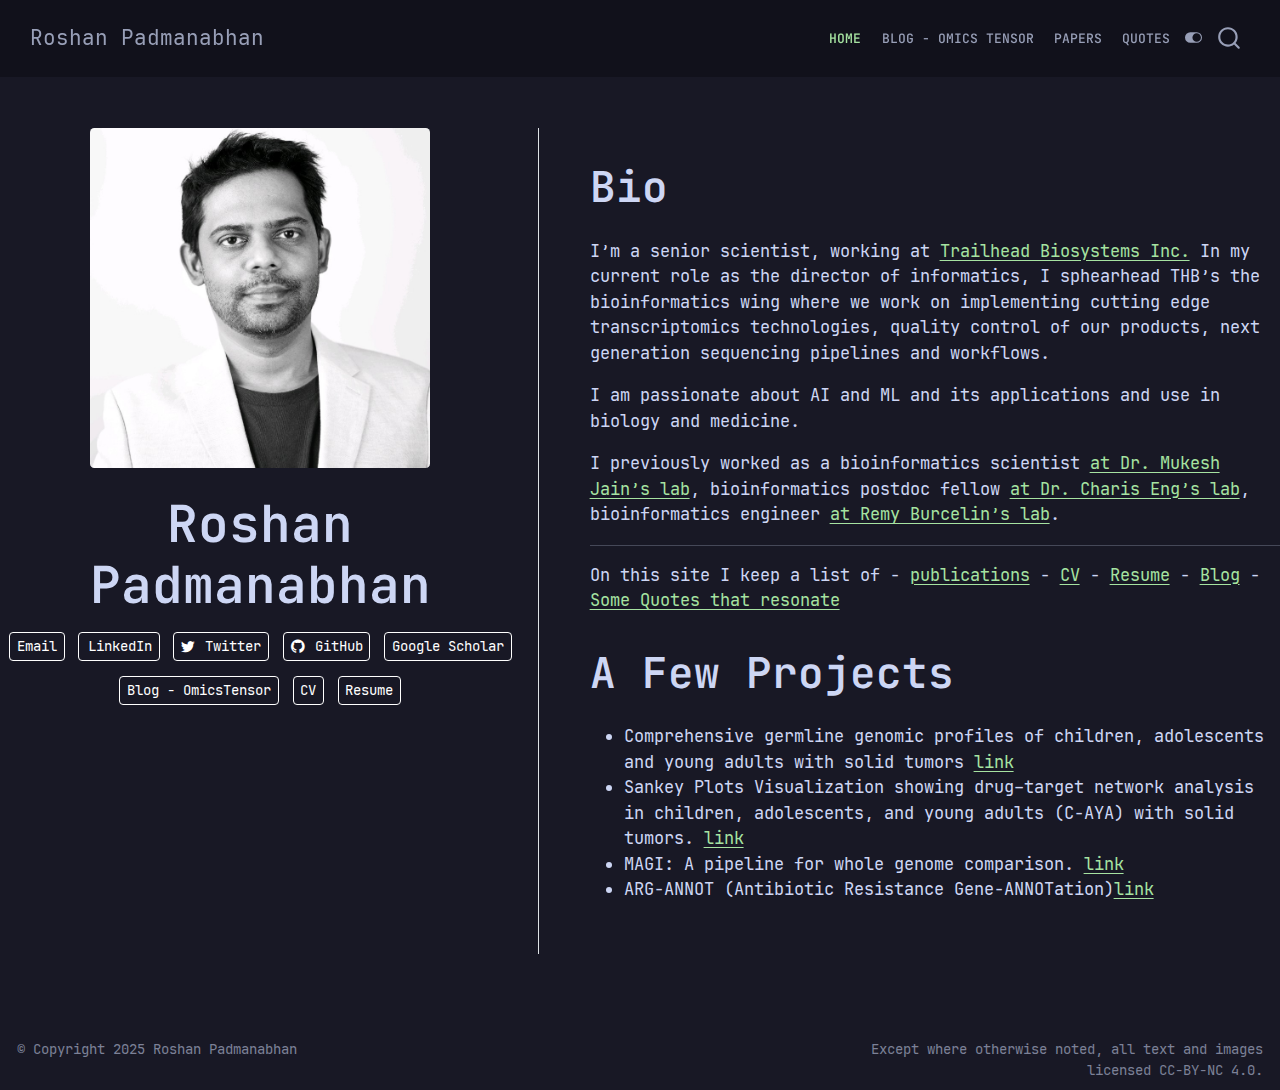
==== docs/index.html @ 061318c7 "Publish site to docs/" ====
<!DOCTYPE html>
<html xmlns="http://www.w3.org/1999/xhtml" lang="en" xml:lang="en"><head>

<meta charset="utf-8">
<meta name="generator" content="quarto-1.6.42">

<meta name="viewport" content="width=device-width, initial-scale=1.0, user-scalable=yes">


<title>Roshan Padmanabhan</title>
<style>
code{white-space: pre-wrap;}
span.smallcaps{font-variant: small-caps;}
div.columns{display: flex; gap: min(4vw, 1.5em);}
div.column{flex: auto; overflow-x: auto;}
div.hanging-indent{margin-left: 1.5em; text-indent: -1.5em;}
ul.task-list{list-style: none;}
ul.task-list li input[type="checkbox"] {
  width: 0.8em;
  margin: 0 0.8em 0.2em -1em; /* quarto-specific, see https://github.com/quarto-dev/quarto-cli/issues/4556 */ 
  vertical-align: middle;
}
</style>


<script src="site_libs/quarto-nav/quarto-nav.js"></script>
<script src="site_libs/quarto-nav/headroom.min.js"></script>
<script src="site_libs/clipboard/clipboard.min.js"></script>
<script src="site_libs/quarto-search/autocomplete.umd.js"></script>
<script src="site_libs/quarto-search/fuse.min.js"></script>
<script src="site_libs/quarto-search/quarto-search.js"></script>
<meta name="quarto:offset" content="./">
<script src="site_libs/quarto-html/quarto.js"></script>
<script src="site_libs/quarto-html/popper.min.js"></script>
<script src="site_libs/quarto-html/tippy.umd.min.js"></script>
<link href="site_libs/quarto-html/tippy.css" rel="stylesheet">
<link href="site_libs/quarto-html/quarto-syntax-highlighting-2f5df379a58b258e96c21c0638c20c03.css" rel="stylesheet" class="quarto-color-scheme" id="quarto-text-highlighting-styles">
<link href="site_libs/quarto-html/quarto-syntax-highlighting-dark-b53751a350365c71b6c909e95f209ed1.css" rel="stylesheet" class="quarto-color-scheme quarto-color-alternate" id="quarto-text-highlighting-styles">
<script src="site_libs/bootstrap/bootstrap.min.js"></script>
<link href="site_libs/bootstrap/bootstrap-icons.css" rel="stylesheet">
<link href="site_libs/bootstrap/bootstrap-7ad6542725e80d1433b1f8ee26c2a1fc.min.css" rel="stylesheet" append-hash="true" class="quarto-color-scheme" id="quarto-bootstrap" data-mode="light">
<link href="site_libs/bootstrap/bootstrap-dark-cda414377e7df8fec36b23a6a3019665.min.css" rel="stylesheet" append-hash="true" class="quarto-color-scheme quarto-color-alternate" id="quarto-bootstrap" data-mode="dark">
<script id="quarto-search-options" type="application/json">{
  "location": "navbar",
  "copy-button": false,
  "collapse-after": 3,
  "panel-placement": "end",
  "type": "overlay",
  "limit": 50,
  "keyboard-shortcut": [
    "f",
    "/",
    "s"
  ],
  "show-item-context": false,
  "language": {
    "search-no-results-text": "No results",
    "search-matching-documents-text": "matching documents",
    "search-copy-link-title": "Copy link to search",
    "search-hide-matches-text": "Hide additional matches",
    "search-more-match-text": "more match in this document",
    "search-more-matches-text": "more matches in this document",
    "search-clear-button-title": "Clear",
    "search-text-placeholder": "",
    "search-detached-cancel-button-title": "Cancel",
    "search-submit-button-title": "Submit",
    "search-label": "Search"
  }
}</script>


<link rel="stylesheet" href="styles.css">
<meta property="og:title" content="Roshan Padmanabhan">
<meta property="og:image" content="rosaak.github.io/avatar.jpg">
<meta property="og:site_name" content="Roshan Padmanabhan">
<meta property="og:locale" content="en_US">
<meta name="twitter:title" content="Roshan Padmanabhan">
<meta name="twitter:image" content="rosaak.github.io/avatar.jpg">
<meta name="twitter:creator" content="@roshan_818">
<meta name="twitter:card" content="summary_large_image">
</head>

<body class="nav-fixed fullcontent">

<div id="quarto-search-results"></div>
  <header id="quarto-header" class="headroom fixed-top">
    <nav class="navbar navbar-expand-lg " data-bs-theme="dark">
      <div class="navbar-container container-fluid">
      <div class="navbar-brand-container mx-auto">
    <a class="navbar-brand" href="./index.html">
    <span class="navbar-title">Roshan Padmanabhan</span>
    </a>
  </div>
            <div id="quarto-search" class="" title="Search"></div>
          <button class="navbar-toggler" type="button" data-bs-toggle="collapse" data-bs-target="#navbarCollapse" aria-controls="navbarCollapse" role="menu" aria-expanded="false" aria-label="Toggle navigation" onclick="if (window.quartoToggleHeadroom) { window.quartoToggleHeadroom(); }">
  <span class="navbar-toggler-icon"></span>
</button>
          <div class="collapse navbar-collapse" id="navbarCollapse">
            <ul class="navbar-nav navbar-nav-scroll ms-auto">
  <li class="nav-item">
    <a class="nav-link active" href="./index.html" aria-current="page"> 
<span class="menu-text">Home</span></a>
  </li>  
  <li class="nav-item">
    <a class="nav-link" href="./blog.html"> 
<span class="menu-text">Blog - Omics Tensor</span></a>
  </li>  
  <li class="nav-item">
    <a class="nav-link" href="./papers"> 
<span class="menu-text">Papers</span></a>
  </li>  
  <li class="nav-item">
    <a class="nav-link" href="./quotes"> 
<span class="menu-text">Quotes</span></a>
  </li>  
</ul>
          </div> <!-- /navcollapse -->
            <div class="quarto-navbar-tools">
  <a href="" class="quarto-color-scheme-toggle quarto-navigation-tool  px-1" onclick="window.quartoToggleColorScheme(); return false;" title="Toggle dark mode"><i class="bi"></i></a>
</div>
      </div> <!-- /container-fluid -->
    </nav>
</header>
<!-- content -->
<div id="quarto-content" class="quarto-container page-columns page-rows-contents page-layout-article page-navbar">
<!-- sidebar -->
<!-- margin-sidebar -->
    
<!-- main -->
<div class="quarto-about-trestles page-columns page-full">
  <div class="about-entity">
    <img src="avatar.jpg" class="about-image
  rounded " style="width: 20em;">
<header id="title-block-header" class="quarto-title-block default">
<div class="quarto-title">
<h1 class="title">Roshan Padmanabhan</h1>
</div>
<div class="quarto-title-meta">
  </div>
</header>
    <div class="about-links">
  <a href="mailto:rosaak@gmail.com" class="about-link" rel="" target="">
     <span class="about-link-text">Email</span>
  </a>
  <a href="https://linkedin.com/in/rxp79" class="about-link" rel="" target="">
    <i class="bi bi-linkedIn"></i>
     <span class="about-link-text">LinkedIn</span>
  </a>
  <a href="https://x.com/roshan_818" class="about-link" rel="" target="">
    <i class="bi bi-twitter"></i>
     <span class="about-link-text">Twitter</span>
  </a>
  <a href="https://github.com/rosaak" class="about-link" rel="" target="">
    <i class="bi bi-github"></i>
     <span class="about-link-text">GitHub</span>
  </a>
  <a href="https://scholar.google.com/citations?user=LBXc5h0AAAAJ&amp;hl" class="about-link" rel="" target="">
     <span class="about-link-text">Google Scholar</span>
  </a>
  <a href="/blog.html" class="about-link" rel="" target="">
     <span class="about-link-text">Blog - OmicsTensor</span>
  </a>
  <a href="/cv.pdf" class="about-link" rel="" target="">
     <span class="about-link-text">CV</span>
  </a>
  <a href="/resume_2025.pdf" class="about-link" rel="" target="">
     <span class="about-link-text">Resume</span>
  </a>
</div>
  </div>
  <div class="about-contents page-columns page-full"><main class="content page-columns page-full" id="quarto-document-content">
<div class="column-page">
<section id="bio" class="level2">
<h2 data-anchor-id="bio">Bio</h2>
<p>I’m a senior scientist, working at <a href="https://trailbio.com">Trailhead Biosystems Inc.</a> In my current role as the director of informatics, I sphearhead THB’s the bioinformatics wing where we work on implementing cutting edge transcriptomics technologies, quality control of our products, next generation sequencing pipelines and workflows.</p>
<p>I am passionate about AI and ML and its applications and use in biology and medicine.</p>
<p>I previously worked as a bioinformatics scientist <a href="https://biomedical.brown.edu/people/mukesh-k-jain-md">at Dr.&nbsp;Mukesh Jain’s lab</a>, bioinformatics postdoc fellow <a href="https://www.lerner.ccf.org/genomic-medicine/eng/#lab-investigator">at Dr.&nbsp;Charis Eng’s lab</a>, bioinformatics engineer <a href="https://www.i2mc.inserm.fr/personne/remy-burcelin/">at Remy Burcelin’s lab</a>.</p>
<hr>
<p>On this site I keep a list of - <a href="papers">publications</a> - <a href="cv.pdf">CV</a> - <a href="resume_2025.pdf">Resume</a> - <a href="blog.html">Blog</a> - <a href="quotes.html">Some Quotes that resonate</a></p>
</section>
<section id="a-few-projects" class="level2">
<h2 data-anchor-id="a-few-projects">A Few Projects</h2>
<ul>
<li>Comprehensive germline genomic profiles of children, adolescents and young adults with solid tumors <a href="https://github.com/rosaak/germline_caya_solidtumor_analysis">link</a></li>
<li>Sankey Plots Visualization showing drug–target network analysis in children, adolescents, and young adults (C-AYA) with solid tumors. <a href="https://github.com/rosaak/CAYA_Sankey_Daigrams">link</a></li>
<li>MAGI: A pipeline for whole genome comparison. <a href="https://github.com/rosaak/magi/wiki">link</a></li>
<li>ARG-ANNOT (Antibiotic Resistance Gene-ANNOTation)<a href="https://www.mediterranee-infection.com/acces-ressources/base-de-donnees/arg-annot-2/">link</a></li>
</ul>
</section>
</div>
<p><link rel="me" href="https://pages.github.com/rosaak/omics-tensor"></p>


</main></div>
</div>
 <!-- /main -->
<script id="quarto-html-after-body" type="application/javascript">
window.document.addEventListener("DOMContentLoaded", function (event) {
  const toggleBodyColorMode = (bsSheetEl) => {
    const mode = bsSheetEl.getAttribute("data-mode");
    const bodyEl = window.document.querySelector("body");
    if (mode === "dark") {
      bodyEl.classList.add("quarto-dark");
      bodyEl.classList.remove("quarto-light");
    } else {
      bodyEl.classList.add("quarto-light");
      bodyEl.classList.remove("quarto-dark");
    }
  }
  const toggleBodyColorPrimary = () => {
    const bsSheetEl = window.document.querySelector("link#quarto-bootstrap");
    if (bsSheetEl) {
      toggleBodyColorMode(bsSheetEl);
    }
  }
  toggleBodyColorPrimary();  
  const disableStylesheet = (stylesheets) => {
    for (let i=0; i < stylesheets.length; i++) {
      const stylesheet = stylesheets[i];
      stylesheet.rel = 'prefetch';
    }
  }
  const enableStylesheet = (stylesheets) => {
    for (let i=0; i < stylesheets.length; i++) {
      const stylesheet = stylesheets[i];
      stylesheet.rel = 'stylesheet';
    }
  }
  const manageTransitions = (selector, allowTransitions) => {
    const els = window.document.querySelectorAll(selector);
    for (let i=0; i < els.length; i++) {
      const el = els[i];
      if (allowTransitions) {
        el.classList.remove('notransition');
      } else {
        el.classList.add('notransition');
      }
    }
  }
  const toggleGiscusIfUsed = (isAlternate, darkModeDefault) => {
    const baseTheme = document.querySelector('#giscus-base-theme')?.value ?? 'light';
    const alternateTheme = document.querySelector('#giscus-alt-theme')?.value ?? 'dark';
    let newTheme = '';
    if(darkModeDefault) {
      newTheme = isAlternate ? baseTheme : alternateTheme;
    } else {
      newTheme = isAlternate ? alternateTheme : baseTheme;
    }
    const changeGiscusTheme = () => {
      // From: https://github.com/giscus/giscus/issues/336
      const sendMessage = (message) => {
        const iframe = document.querySelector('iframe.giscus-frame');
        if (!iframe) return;
        iframe.contentWindow.postMessage({ giscus: message }, 'https://giscus.app');
      }
      sendMessage({
        setConfig: {
          theme: newTheme
        }
      });
    }
    const isGiscussLoaded = window.document.querySelector('iframe.giscus-frame') !== null;
    if (isGiscussLoaded) {
      changeGiscusTheme();
    }
  }
  const toggleColorMode = (alternate) => {
    // Switch the stylesheets
    const alternateStylesheets = window.document.querySelectorAll('link.quarto-color-scheme.quarto-color-alternate');
    manageTransitions('#quarto-margin-sidebar .nav-link', false);
    if (alternate) {
      enableStylesheet(alternateStylesheets);
      for (const sheetNode of alternateStylesheets) {
        if (sheetNode.id === "quarto-bootstrap") {
          toggleBodyColorMode(sheetNode);
        }
      }
    } else {
      disableStylesheet(alternateStylesheets);
      toggleBodyColorPrimary();
    }
    manageTransitions('#quarto-margin-sidebar .nav-link', true);
    // Switch the toggles
    const toggles = window.document.querySelectorAll('.quarto-color-scheme-toggle');
    for (let i=0; i < toggles.length; i++) {
      const toggle = toggles[i];
      if (toggle) {
        if (alternate) {
          toggle.classList.add("alternate");     
        } else {
          toggle.classList.remove("alternate");
        }
      }
    }
    // Hack to workaround the fact that safari doesn't
    // properly recolor the scrollbar when toggling (#1455)
    if (navigator.userAgent.indexOf('Safari') > 0 && navigator.userAgent.indexOf('Chrome') == -1) {
      manageTransitions("body", false);
      window.scrollTo(0, 1);
      setTimeout(() => {
        window.scrollTo(0, 0);
        manageTransitions("body", true);
      }, 40);  
    }
  }
  const isFileUrl = () => { 
    return window.location.protocol === 'file:';
  }
  const hasAlternateSentinel = () => {  
    let styleSentinel = getColorSchemeSentinel();
    if (styleSentinel !== null) {
      return styleSentinel === "alternate";
    } else {
      return false;
    }
  }
  const setStyleSentinel = (alternate) => {
    const value = alternate ? "alternate" : "default";
    if (!isFileUrl()) {
      window.localStorage.setItem("quarto-color-scheme", value);
    } else {
      localAlternateSentinel = value;
    }
  }
  const getColorSchemeSentinel = () => {
    if (!isFileUrl()) {
      const storageValue = window.localStorage.getItem("quarto-color-scheme");
      return storageValue != null ? storageValue : localAlternateSentinel;
    } else {
      return localAlternateSentinel;
    }
  }
  const darkModeDefault = true;
  let localAlternateSentinel = darkModeDefault ? 'alternate' : 'default';
  // Dark / light mode switch
  window.quartoToggleColorScheme = () => {
    // Read the current dark / light value 
    let toAlternate = !hasAlternateSentinel();
    toggleColorMode(toAlternate);
    setStyleSentinel(toAlternate);
    toggleGiscusIfUsed(toAlternate, darkModeDefault);
  };
  // Ensure there is a toggle, if there isn't float one in the top right
  if (window.document.querySelector('.quarto-color-scheme-toggle') === null) {
    const a = window.document.createElement('a');
    a.classList.add('top-right');
    a.classList.add('quarto-color-scheme-toggle');
    a.href = "";
    a.onclick = function() { try { window.quartoToggleColorScheme(); } catch {} return false; };
    const i = window.document.createElement("i");
    i.classList.add('bi');
    a.appendChild(i);
    window.document.body.appendChild(a);
  }
  // Switch to dark mode if need be
  if (hasAlternateSentinel()) {
    toggleColorMode(true);
  } else {
    toggleColorMode(false);
  }
  const isCodeAnnotation = (el) => {
    for (const clz of el.classList) {
      if (clz.startsWith('code-annotation-')) {                     
        return true;
      }
    }
    return false;
  }
  const onCopySuccess = function(e) {
    // button target
    const button = e.trigger;
    // don't keep focus
    button.blur();
    // flash "checked"
    button.classList.add('code-copy-button-checked');
    var currentTitle = button.getAttribute("title");
    button.setAttribute("title", "Copied!");
    let tooltip;
    if (window.bootstrap) {
      button.setAttribute("data-bs-toggle", "tooltip");
      button.setAttribute("data-bs-placement", "left");
      button.setAttribute("data-bs-title", "Copied!");
      tooltip = new bootstrap.Tooltip(button, 
        { trigger: "manual", 
          customClass: "code-copy-button-tooltip",
          offset: [0, -8]});
      tooltip.show();    
    }
    setTimeout(function() {
      if (tooltip) {
        tooltip.hide();
        button.removeAttribute("data-bs-title");
        button.removeAttribute("data-bs-toggle");
        button.removeAttribute("data-bs-placement");
      }
      button.setAttribute("title", currentTitle);
      button.classList.remove('code-copy-button-checked');
    }, 1000);
    // clear code selection
    e.clearSelection();
  }
  const getTextToCopy = function(trigger) {
      const codeEl = trigger.previousElementSibling.cloneNode(true);
      for (const childEl of codeEl.children) {
        if (isCodeAnnotation(childEl)) {
          childEl.remove();
        }
      }
      return codeEl.innerText;
  }
  const clipboard = new window.ClipboardJS('.code-copy-button:not([data-in-quarto-modal])', {
    text: getTextToCopy
  });
  clipboard.on('success', onCopySuccess);
  if (window.document.getElementById('quarto-embedded-source-code-modal')) {
    const clipboardModal = new window.ClipboardJS('.code-copy-button[data-in-quarto-modal]', {
      text: getTextToCopy,
      container: window.document.getElementById('quarto-embedded-source-code-modal')
    });
    clipboardModal.on('success', onCopySuccess);
  }
    var localhostRegex = new RegExp(/^(?:http|https):\/\/localhost\:?[0-9]*\//);
    var mailtoRegex = new RegExp(/^mailto:/);
      var filterRegex = new RegExp("rosaak\.github\.io");
    var isInternal = (href) => {
        return filterRegex.test(href) || localhostRegex.test(href) || mailtoRegex.test(href);
    }
    // Inspect non-navigation links and adorn them if external
 	var links = window.document.querySelectorAll('a[href]:not(.nav-link):not(.navbar-brand):not(.toc-action):not(.sidebar-link):not(.sidebar-item-toggle):not(.pagination-link):not(.no-external):not([aria-hidden]):not(.dropdown-item):not(.quarto-navigation-tool):not(.about-link)');
    for (var i=0; i<links.length; i++) {
      const link = links[i];
      if (!isInternal(link.href)) {
        // undo the damage that might have been done by quarto-nav.js in the case of
        // links that we want to consider external
        if (link.dataset.originalHref !== undefined) {
          link.href = link.dataset.originalHref;
        }
      }
    }
  function tippyHover(el, contentFn, onTriggerFn, onUntriggerFn) {
    const config = {
      allowHTML: true,
      maxWidth: 500,
      delay: 100,
      arrow: false,
      appendTo: function(el) {
          return el.parentElement;
      },
      interactive: true,
      interactiveBorder: 10,
      theme: 'quarto',
      placement: 'bottom-start',
    };
    if (contentFn) {
      config.content = contentFn;
    }
    if (onTriggerFn) {
      config.onTrigger = onTriggerFn;
    }
    if (onUntriggerFn) {
      config.onUntrigger = onUntriggerFn;
    }
    window.tippy(el, config); 
  }
  const noterefs = window.document.querySelectorAll('a[role="doc-noteref"]');
  for (var i=0; i<noterefs.length; i++) {
    const ref = noterefs[i];
    tippyHover(ref, function() {
      // use id or data attribute instead here
      let href = ref.getAttribute('data-footnote-href') || ref.getAttribute('href');
      try { href = new URL(href).hash; } catch {}
      const id = href.replace(/^#\/?/, "");
      const note = window.document.getElementById(id);
      if (note) {
        return note.innerHTML;
      } else {
        return "";
      }
    });
  }
  const xrefs = window.document.querySelectorAll('a.quarto-xref');
  const processXRef = (id, note) => {
    // Strip column container classes
    const stripColumnClz = (el) => {
      el.classList.remove("page-full", "page-columns");
      if (el.children) {
        for (const child of el.children) {
          stripColumnClz(child);
        }
      }
    }
    stripColumnClz(note)
    if (id === null || id.startsWith('sec-')) {
      // Special case sections, only their first couple elements
      const container = document.createElement("div");
      if (note.children && note.children.length > 2) {
        container.appendChild(note.children[0].cloneNode(true));
        for (let i = 1; i < note.children.length; i++) {
          const child = note.children[i];
          if (child.tagName === "P" && child.innerText === "") {
            continue;
          } else {
            container.appendChild(child.cloneNode(true));
            break;
          }
        }
        if (window.Quarto?.typesetMath) {
          window.Quarto.typesetMath(container);
        }
        return container.innerHTML
      } else {
        if (window.Quarto?.typesetMath) {
          window.Quarto.typesetMath(note);
        }
        return note.innerHTML;
      }
    } else {
      // Remove any anchor links if they are present
      const anchorLink = note.querySelector('a.anchorjs-link');
      if (anchorLink) {
        anchorLink.remove();
      }
      if (window.Quarto?.typesetMath) {
        window.Quarto.typesetMath(note);
      }
      if (note.classList.contains("callout")) {
        return note.outerHTML;
      } else {
        return note.innerHTML;
      }
    }
  }
  for (var i=0; i<xrefs.length; i++) {
    const xref = xrefs[i];
    tippyHover(xref, undefined, function(instance) {
      instance.disable();
      let url = xref.getAttribute('href');
      let hash = undefined; 
      if (url.startsWith('#')) {
        hash = url;
      } else {
        try { hash = new URL(url).hash; } catch {}
      }
      if (hash) {
        const id = hash.replace(/^#\/?/, "");
        const note = window.document.getElementById(id);
        if (note !== null) {
          try {
            const html = processXRef(id, note.cloneNode(true));
            instance.setContent(html);
          } finally {
            instance.enable();
            instance.show();
          }
        } else {
          // See if we can fetch this
          fetch(url.split('#')[0])
          .then(res => res.text())
          .then(html => {
            const parser = new DOMParser();
            const htmlDoc = parser.parseFromString(html, "text/html");
            const note = htmlDoc.getElementById(id);
            if (note !== null) {
              const html = processXRef(id, note);
              instance.setContent(html);
            } 
          }).finally(() => {
            instance.enable();
            instance.show();
          });
        }
      } else {
        // See if we can fetch a full url (with no hash to target)
        // This is a special case and we should probably do some content thinning / targeting
        fetch(url)
        .then(res => res.text())
        .then(html => {
          const parser = new DOMParser();
          const htmlDoc = parser.parseFromString(html, "text/html");
          const note = htmlDoc.querySelector('main.content');
          if (note !== null) {
            // This should only happen for chapter cross references
            // (since there is no id in the URL)
            // remove the first header
            if (note.children.length > 0 && note.children[0].tagName === "HEADER") {
              note.children[0].remove();
            }
            const html = processXRef(null, note);
            instance.setContent(html);
          } 
        }).finally(() => {
          instance.enable();
          instance.show();
        });
      }
    }, function(instance) {
    });
  }
      let selectedAnnoteEl;
      const selectorForAnnotation = ( cell, annotation) => {
        let cellAttr = 'data-code-cell="' + cell + '"';
        let lineAttr = 'data-code-annotation="' +  annotation + '"';
        const selector = 'span[' + cellAttr + '][' + lineAttr + ']';
        return selector;
      }
      const selectCodeLines = (annoteEl) => {
        const doc = window.document;
        const targetCell = annoteEl.getAttribute("data-target-cell");
        const targetAnnotation = annoteEl.getAttribute("data-target-annotation");
        const annoteSpan = window.document.querySelector(selectorForAnnotation(targetCell, targetAnnotation));
        const lines = annoteSpan.getAttribute("data-code-lines").split(",");
        const lineIds = lines.map((line) => {
          return targetCell + "-" + line;
        })
        let top = null;
        let height = null;
        let parent = null;
        if (lineIds.length > 0) {
            //compute the position of the single el (top and bottom and make a div)
            const el = window.document.getElementById(lineIds[0]);
            top = el.offsetTop;
            height = el.offsetHeight;
            parent = el.parentElement.parentElement;
          if (lineIds.length > 1) {
            const lastEl = window.document.getElementById(lineIds[lineIds.length - 1]);
            const bottom = lastEl.offsetTop + lastEl.offsetHeight;
            height = bottom - top;
          }
          if (top !== null && height !== null && parent !== null) {
            // cook up a div (if necessary) and position it 
            let div = window.document.getElementById("code-annotation-line-highlight");
            if (div === null) {
              div = window.document.createElement("div");
              div.setAttribute("id", "code-annotation-line-highlight");
              div.style.position = 'absolute';
              parent.appendChild(div);
            }
            div.style.top = top - 2 + "px";
            div.style.height = height + 4 + "px";
            div.style.left = 0;
            let gutterDiv = window.document.getElementById("code-annotation-line-highlight-gutter");
            if (gutterDiv === null) {
              gutterDiv = window.document.createElement("div");
              gutterDiv.setAttribute("id", "code-annotation-line-highlight-gutter");
              gutterDiv.style.position = 'absolute';
              const codeCell = window.document.getElementById(targetCell);
              const gutter = codeCell.querySelector('.code-annotation-gutter');
              gutter.appendChild(gutterDiv);
            }
            gutterDiv.style.top = top - 2 + "px";
            gutterDiv.style.height = height + 4 + "px";
          }
          selectedAnnoteEl = annoteEl;
        }
      };
      const unselectCodeLines = () => {
        const elementsIds = ["code-annotation-line-highlight", "code-annotation-line-highlight-gutter"];
        elementsIds.forEach((elId) => {
          const div = window.document.getElementById(elId);
          if (div) {
            div.remove();
          }
        });
        selectedAnnoteEl = undefined;
      };
        // Handle positioning of the toggle
    window.addEventListener(
      "resize",
      throttle(() => {
        elRect = undefined;
        if (selectedAnnoteEl) {
          selectCodeLines(selectedAnnoteEl);
        }
      }, 10)
    );
    function throttle(fn, ms) {
    let throttle = false;
    let timer;
      return (...args) => {
        if(!throttle) { // first call gets through
            fn.apply(this, args);
            throttle = true;
        } else { // all the others get throttled
            if(timer) clearTimeout(timer); // cancel #2
            timer = setTimeout(() => {
              fn.apply(this, args);
              timer = throttle = false;
            }, ms);
        }
      };
    }
      // Attach click handler to the DT
      const annoteDls = window.document.querySelectorAll('dt[data-target-cell]');
      for (const annoteDlNode of annoteDls) {
        annoteDlNode.addEventListener('click', (event) => {
          const clickedEl = event.target;
          if (clickedEl !== selectedAnnoteEl) {
            unselectCodeLines();
            const activeEl = window.document.querySelector('dt[data-target-cell].code-annotation-active');
            if (activeEl) {
              activeEl.classList.remove('code-annotation-active');
            }
            selectCodeLines(clickedEl);
            clickedEl.classList.add('code-annotation-active');
          } else {
            // Unselect the line
            unselectCodeLines();
            clickedEl.classList.remove('code-annotation-active');
          }
        });
      }
  const findCites = (el) => {
    const parentEl = el.parentElement;
    if (parentEl) {
      const cites = parentEl.dataset.cites;
      if (cites) {
        return {
          el,
          cites: cites.split(' ')
        };
      } else {
        return findCites(el.parentElement)
      }
    } else {
      return undefined;
    }
  };
  var bibliorefs = window.document.querySelectorAll('a[role="doc-biblioref"]');
  for (var i=0; i<bibliorefs.length; i++) {
    const ref = bibliorefs[i];
    const citeInfo = findCites(ref);
    if (citeInfo) {
      tippyHover(citeInfo.el, function() {
        var popup = window.document.createElement('div');
        citeInfo.cites.forEach(function(cite) {
          var citeDiv = window.document.createElement('div');
          citeDiv.classList.add('hanging-indent');
          citeDiv.classList.add('csl-entry');
          var biblioDiv = window.document.getElementById('ref-' + cite);
          if (biblioDiv) {
            citeDiv.innerHTML = biblioDiv.innerHTML;
          }
          popup.appendChild(citeDiv);
        });
        return popup.innerHTML;
      });
    }
  }
});
</script>
</div> <!-- /content -->
<footer class="footer">
  <div class="nav-footer">
    <div class="nav-footer-left">
<p>© Copyright 2025 Roshan Padmanabhan</p>
</div>   
    <div class="nav-footer-center">
      &nbsp;
    </div>
    <div class="nav-footer-right">
<p>Except where otherwise noted, all text and images licensed CC-BY-NC 4.0.</p>
</div>
  </div>
</footer>




</body></html>
---- docs/site_libs/quarto-html/tippy.css ----
.tippy-box[data-animation=fade][data-state=hidden]{opacity:0}[data-tippy-root]{max-width:calc(100vw - 10px)}.tippy-box{position:relative;background-color:#333;color:#fff;border-radius:4px;font-size:14px;line-height:1.4;white-space:normal;outline:0;transition-property:transform,visibility,opacity}.tippy-box[data-placement^=top]>.tippy-arrow{bottom:0}.tippy-box[data-placement^=top]>.tippy-arrow:before{bottom:-7px;left:0;border-width:8px 8px 0;border-top-color:initial;transform-origin:center top}.tippy-box[data-placement^=bottom]>.tippy-arrow{top:0}.tippy-box[data-placement^=bottom]>.tippy-arrow:before{top:-7px;left:0;border-width:0 8px 8px;border-bottom-color:initial;transform-origin:center bottom}.tippy-box[data-placement^=left]>.tippy-arrow{right:0}.tippy-box[data-placement^=left]>.tippy-arrow:before{border-width:8px 0 8px 8px;border-left-color:initial;right:-7px;transform-origin:center left}.tippy-box[data-placement^=right]>.tippy-arrow{left:0}.tippy-box[data-placement^=right]>.tippy-arrow:before{left:-7px;border-width:8px 8px 8px 0;border-right-color:initial;transform-origin:center right}.tippy-box[data-inertia][data-state=visible]{transition-timing-function:cubic-bezier(.54,1.5,.38,1.11)}.tippy-arrow{width:16px;height:16px;color:#333}.tippy-arrow:before{content:"";position:absolute;border-color:transparent;border-style:solid}.tippy-content{position:relative;padding:5px 9px;z-index:1}
---- docs/site_libs/quarto-html/quarto-syntax-highlighting-2f5df379a58b258e96c21c0638c20c03.css ----
/* quarto syntax highlight colors */
:root {
  --quarto-hl-ot-color: #003B4F;
  --quarto-hl-at-color: #657422;
  --quarto-hl-ss-color: #20794D;
  --quarto-hl-an-color: #5E5E5E;
  --quarto-hl-fu-color: #4758AB;
  --quarto-hl-st-color: #20794D;
  --quarto-hl-cf-color: #003B4F;
  --quarto-hl-op-color: #5E5E5E;
  --quarto-hl-er-color: #AD0000;
  --quarto-hl-bn-color: #AD0000;
  --quarto-hl-al-color: #AD0000;
  --quarto-hl-va-color: #111111;
  --quarto-hl-bu-color: inherit;
  --quarto-hl-ex-color: inherit;
  --quarto-hl-pp-color: #AD0000;
  --quarto-hl-in-color: #5E5E5E;
  --quarto-hl-vs-color: #20794D;
  --quarto-hl-wa-color: #5E5E5E;
  --quarto-hl-do-color: #5E5E5E;
  --quarto-hl-im-color: #00769E;
  --quarto-hl-ch-color: #20794D;
  --quarto-hl-dt-color: #AD0000;
  --quarto-hl-fl-color: #AD0000;
  --quarto-hl-co-color: #5E5E5E;
  --quarto-hl-cv-color: #5E5E5E;
  --quarto-hl-cn-color: #8f5902;
  --quarto-hl-sc-color: #5E5E5E;
  --quarto-hl-dv-color: #AD0000;
  --quarto-hl-kw-color: #003B4F;
}

/* other quarto variables */
:root {
  --quarto-font-monospace: SFMono-Regular, Menlo, Monaco, Consolas, "Liberation Mono", "Courier New", monospace;
}

pre > code.sourceCode > span {
  color: #003B4F;
}

code span {
  color: #003B4F;
}

code.sourceCode > span {
  color: #003B4F;
}

div.sourceCode,
div.sourceCode pre.sourceCode {
  color: #003B4F;
}

code span.ot {
  color: #003B4F;
  font-style: inherit;
}

code span.at {
  color: #657422;
  font-style: inherit;
}

code span.ss {
  color: #20794D;
  font-style: inherit;
}

code span.an {
  color: #5E5E5E;
  font-style: inherit;
}

code span.fu {
  color: #4758AB;
  font-style: inherit;
}

code span.st {
  color: #20794D;
  font-style: inherit;
}

code span.cf {
  color: #003B4F;
  font-weight: bold;
  font-style: inherit;
}

code span.op {
  color: #5E5E5E;
  font-style: inherit;
}

code span.er {
  color: #AD0000;
  font-style: inherit;
}

code span.bn {
  color: #AD0000;
  font-style: inherit;
}

code span.al {
  color: #AD0000;
  font-style: inherit;
}

code span.va {
  color: #111111;
  font-style: inherit;
}

code span.bu {
  font-style: inherit;
}

code span.ex {
  font-style: inherit;
}

code span.pp {
  color: #AD0000;
  font-style: inherit;
}

code span.in {
  color: #5E5E5E;
  font-style: inherit;
}

code span.vs {
  color: #20794D;
  font-style: inherit;
}

code span.wa {
  color: #5E5E5E;
  font-style: italic;
}

code span.do {
  color: #5E5E5E;
  font-style: italic;
}

code span.im {
  color: #00769E;
  font-style: inherit;
}

code span.ch {
  color: #20794D;
  font-style: inherit;
}

code span.dt {
  color: #AD0000;
  font-style: inherit;
}

code span.fl {
  color: #AD0000;
  font-style: inherit;
}

code span.co {
  color: #5E5E5E;
  font-style: inherit;
}

code span.cv {
  color: #5E5E5E;
  font-style: italic;
}

code span.cn {
  color: #8f5902;
  font-style: inherit;
}

code span.sc {
  color: #5E5E5E;
  font-style: inherit;
}

code span.dv {
  color: #AD0000;
  font-style: inherit;
}

code span.kw {
  color: #003B4F;
  font-weight: bold;
  font-style: inherit;
}

.prevent-inlining {
  content: "</";
}

/*# sourceMappingURL=35eb38a806ee71ea6d2563be2308c832.css.map */
---- docs/site_libs/quarto-html/quarto-syntax-highlighting-dark-b53751a350365c71b6c909e95f209ed1.css ----
/* quarto syntax highlight colors */
:root {
  --quarto-hl-al-color: #f07178;
  --quarto-hl-an-color: #d4d0ab;
  --quarto-hl-at-color: #00e0e0;
  --quarto-hl-bn-color: #d4d0ab;
  --quarto-hl-bu-color: #abe338;
  --quarto-hl-ch-color: #abe338;
  --quarto-hl-co-color: #f8f8f2;
  --quarto-hl-cv-color: #ffd700;
  --quarto-hl-cn-color: #ffd700;
  --quarto-hl-cf-color: #ffa07a;
  --quarto-hl-dt-color: #ffa07a;
  --quarto-hl-dv-color: #d4d0ab;
  --quarto-hl-do-color: #f8f8f2;
  --quarto-hl-er-color: #f07178;
  --quarto-hl-ex-color: #00e0e0;
  --quarto-hl-fl-color: #d4d0ab;
  --quarto-hl-fu-color: #ffa07a;
  --quarto-hl-im-color: #abe338;
  --quarto-hl-in-color: #d4d0ab;
  --quarto-hl-kw-color: #ffa07a;
  --quarto-hl-op-color: #ffa07a;
  --quarto-hl-ot-color: #00e0e0;
  --quarto-hl-pp-color: #dcc6e0;
  --quarto-hl-re-color: #00e0e0;
  --quarto-hl-sc-color: #abe338;
  --quarto-hl-ss-color: #abe338;
  --quarto-hl-st-color: #abe338;
  --quarto-hl-va-color: #00e0e0;
  --quarto-hl-vs-color: #abe338;
  --quarto-hl-wa-color: #dcc6e0;
}

/* other quarto variables */
:root {
  --quarto-font-monospace: SFMono-Regular, Menlo, Monaco, Consolas, "Liberation Mono", "Courier New", monospace;
}

code span.al {
  background-color: #2a0f15;
  font-weight: bold;
  color: #f07178;
}

code span.an {
  color: #d4d0ab;
}

code span.at {
  color: #00e0e0;
}

code span.bn {
  color: #d4d0ab;
}

code span.bu {
  color: #abe338;
}

code span.ch {
  color: #abe338;
}

code span.co {
  font-style: italic;
  color: #f8f8f2;
}

code span.cv {
  color: #ffd700;
}

code span.cn {
  color: #ffd700;
}

code span.cf {
  font-weight: bold;
  color: #ffa07a;
}

code span.dt {
  color: #ffa07a;
}

code span.dv {
  color: #d4d0ab;
}

code span.do {
  color: #f8f8f2;
}

code span.er {
  color: #f07178;
  text-decoration: underline;
}

code span.ex {
  font-weight: bold;
  color: #00e0e0;
}

code span.fl {
  color: #d4d0ab;
}

code span.fu {
  color: #ffa07a;
}

code span.im {
  color: #abe338;
}

code span.in {
  color: #d4d0ab;
}

code span.kw {
  font-weight: bold;
  color: #ffa07a;
}

pre > code.sourceCode > span {
  color: #f8f8f2;
}

code span {
  color: #f8f8f2;
}

code.sourceCode > span {
  color: #f8f8f2;
}

div.sourceCode,
div.sourceCode pre.sourceCode {
  color: #f8f8f2;
}

code span.op {
  color: #ffa07a;
}

code span.ot {
  color: #00e0e0;
}

code span.pp {
  color: #dcc6e0;
}

code span.re {
  background-color: #f8f8f2;
  color: #00e0e0;
}

code span.sc {
  color: #abe338;
}

code span.ss {
  color: #abe338;
}

code span.st {
  color: #abe338;
}

code span.va {
  color: #00e0e0;
}

code span.vs {
  color: #abe338;
}

code span.wa {
  color: #dcc6e0;
}

.prevent-inlining {
  content: "</";
}

/*# sourceMappingURL=ef095d06243fb944689b9469f3a5590a.css.map */
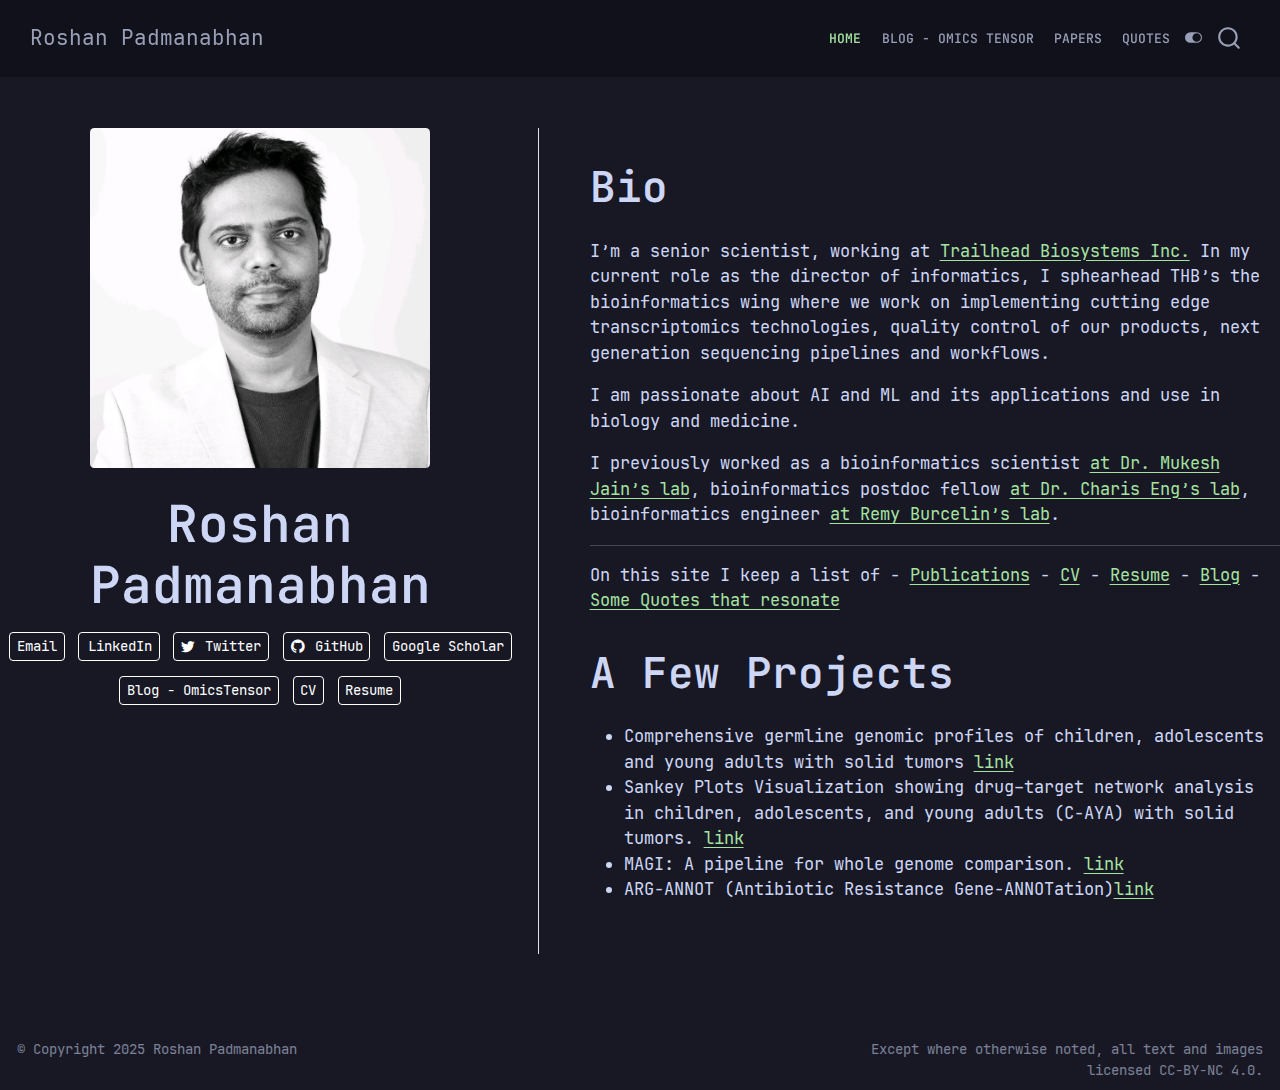
==== commit 61f1f7a2: "20250310" ====
--- a/docs/index.html
+++ b/docs/index.html
@@ -176,7 +176,7 @@
 <p>I am passionate about AI and ML and its applications and use in biology and medicine.</p>
 <p>I previously worked as a bioinformatics scientist <a href="https://biomedical.brown.edu/people/mukesh-k-jain-md">at Dr.&nbsp;Mukesh Jain’s lab</a>, bioinformatics postdoc fellow <a href="https://www.lerner.ccf.org/genomic-medicine/eng/#lab-investigator">at Dr.&nbsp;Charis Eng’s lab</a>, bioinformatics engineer <a href="https://www.i2mc.inserm.fr/personne/remy-burcelin/">at Remy Burcelin’s lab</a>.</p>
 <hr>
-<p>On this site I keep a list of - <a href="papers">publications</a> - <a href="cv.pdf">CV</a> - <a href="resume_2025.pdf">Resume</a> - <a href="blog.html">Blog</a> - <a href="quotes.html">Some Quotes that resonate</a></p>
+<p>On this site I keep a list of - <a href="papers">Publications</a> - <a href="cv.pdf">CV</a> - <a href="resume_2025.pdf">Resume</a> - <a href="blog.html">Blog</a> - <a href="quotes">Some Quotes that resonate</a></p>
 </section>
 <section id="a-few-projects" class="level2">
 <h2 data-anchor-id="a-few-projects">A Few Projects</h2>
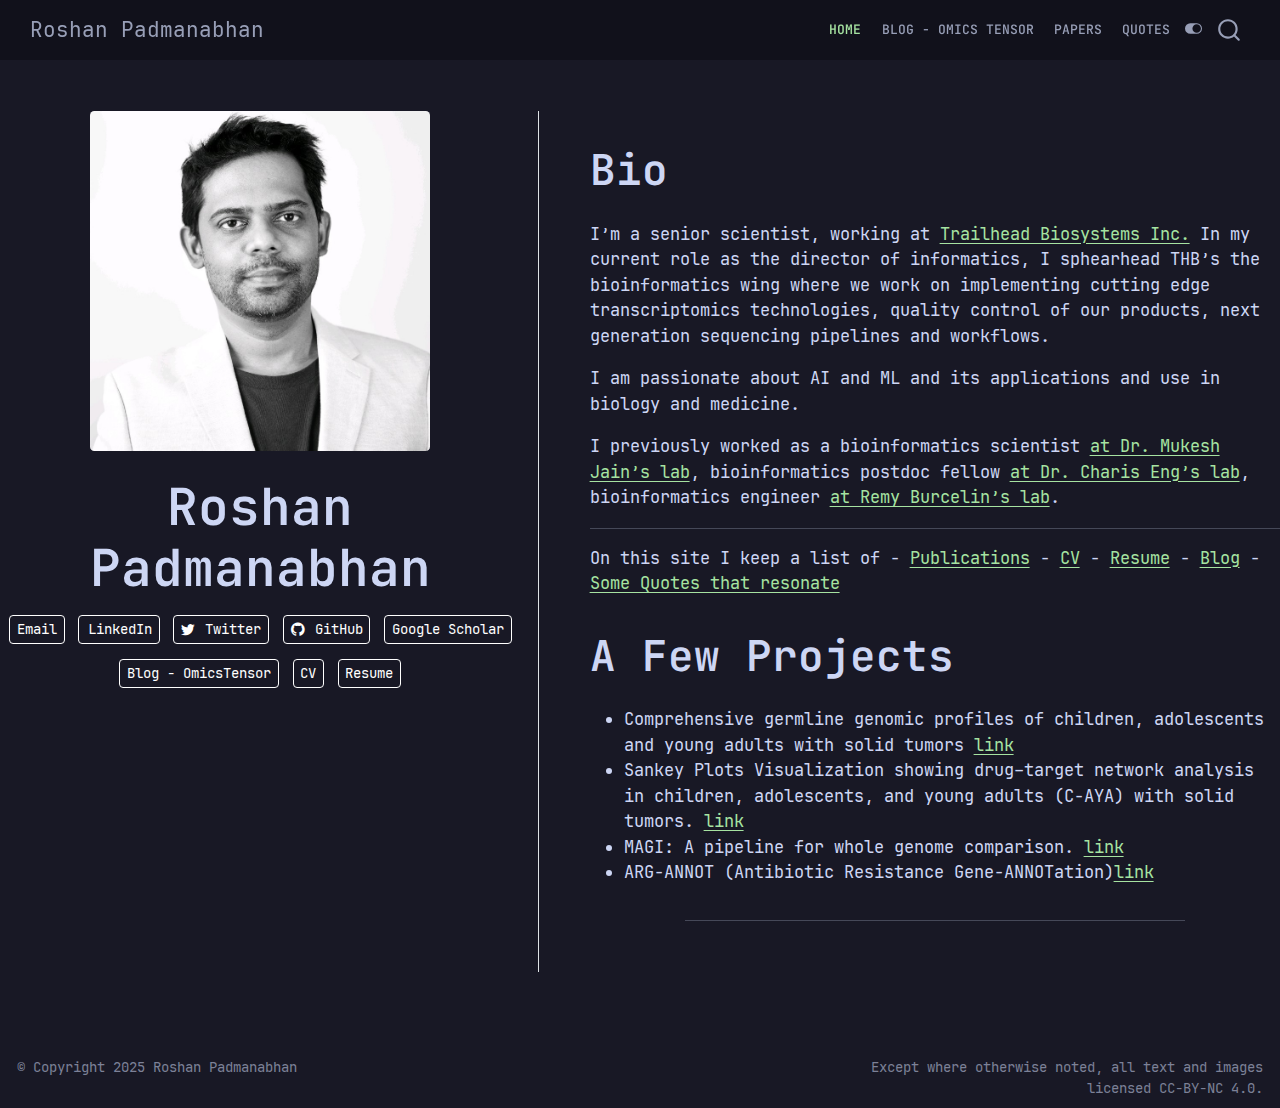
==== commit eea74593: "changed the height of navbar in mocha.scss" ====
--- a/docs/index.html
+++ b/docs/index.html
@@ -39,7 +39,7 @@
 <script src="site_libs/bootstrap/bootstrap.min.js"></script>
 <link href="site_libs/bootstrap/bootstrap-icons.css" rel="stylesheet">
 <link href="site_libs/bootstrap/bootstrap-7ad6542725e80d1433b1f8ee26c2a1fc.min.css" rel="stylesheet" append-hash="true" class="quarto-color-scheme" id="quarto-bootstrap" data-mode="light">
-<link href="site_libs/bootstrap/bootstrap-dark-cda414377e7df8fec36b23a6a3019665.min.css" rel="stylesheet" append-hash="true" class="quarto-color-scheme quarto-color-alternate" id="quarto-bootstrap" data-mode="dark">
+<link href="site_libs/bootstrap/bootstrap-dark-2b84e4fbfa671c9660408848f857b8ac.min.css" rel="stylesheet" append-hash="true" class="quarto-color-scheme quarto-color-alternate" id="quarto-bootstrap" data-mode="dark">
 <script id="quarto-search-options" type="application/json">{
   "location": "navbar",
   "copy-button": false,
@@ -188,6 +188,7 @@
 </ul>
 </section>
 </div>
+<hr>
 <p><link rel="me" href="https://pages.github.com/rosaak/omics-tensor"></p>
 
 
